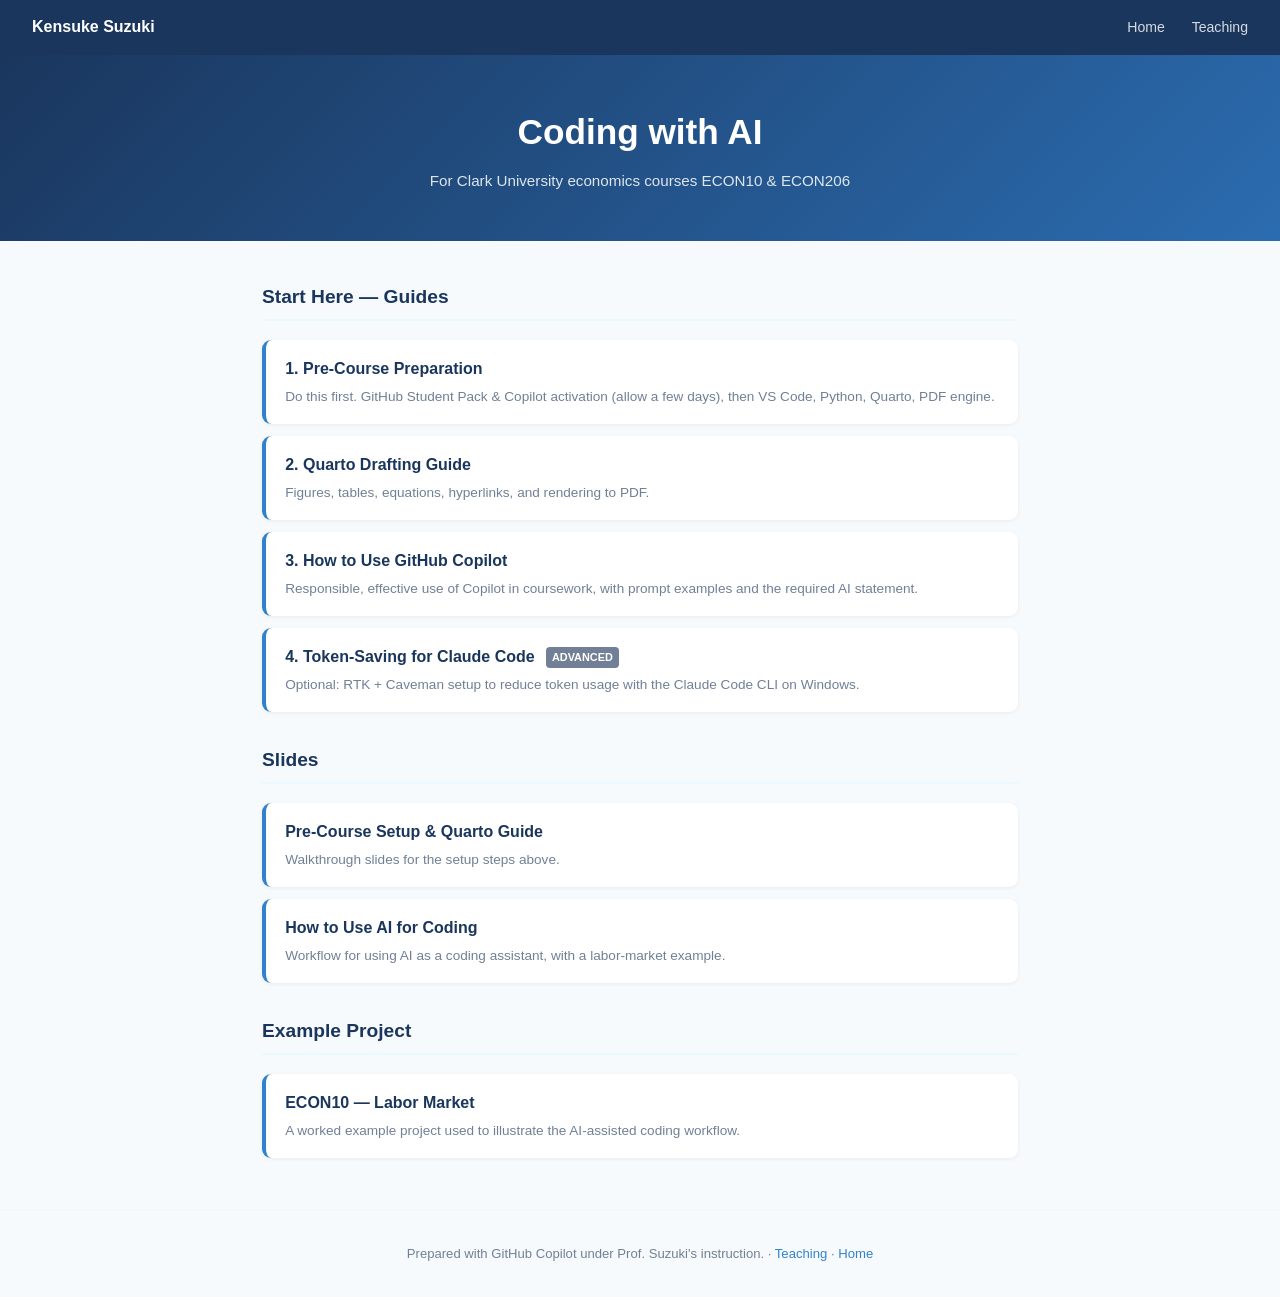
==== econ_ai/index.html @ b591faea "Consolidate teaching content into single repo Bring undergrad (Majoring Econ), econ_data, and econ_a" ====
<!DOCTYPE html>
<html lang="en">
<head>
<meta charset="UTF-8">
<meta name="viewport" content="width=device-width, initial-scale=1.0">
<title>Coding with AI · Teaching · Kensuke Suzuki</title>
<meta name="description" content="Setup and writing guides for using AI for coding in Clark University economics courses.">
<style>
*, *::before, *::after { box-sizing:border-box; margin:0; padding:0; }
:root { --navy:#1a365d; --blue:#2b6cb0; --accent:#3182ce; --light:#ebf8ff; --gray:#718096; --bg:#f7fafc; }
body { font-family:-apple-system, BlinkMacSystemFont, 'Segoe UI', Georgia, sans-serif; background:var(--bg); color:#2d3748; line-height:1.65; }
nav { background:var(--navy); padding:.9rem 2rem; display:flex; align-items:center; justify-content:space-between; }
.nav-brand { color:#fff; font-weight:700; font-size:1rem; text-decoration:none; }
.nav-links a { color:rgba(255,255,255,.82); text-decoration:none; font-size:.88rem; font-weight:500; margin-left:1.4rem; }
.nav-links a:hover { color:#fff; }
.hero { background:linear-gradient(135deg,var(--navy) 0%,var(--blue) 100%); color:#fff; padding:3rem 2rem; text-align:center; }
.hero h1 { font-size:clamp(1.5rem,4vw,2.2rem); font-weight:700; margin-bottom:.4rem; }
.hero p { opacity:.85; font-size:.95rem; }
main { max-width:820px; margin:0 auto; padding:2.5rem 2rem; }
h2 { font-size:1.2rem; color:var(--navy); border-bottom:2px solid var(--light); padding-bottom:.4rem; margin:2rem 0 1.2rem; }
h2:first-child { margin-top:0; }
.item { background:#fff; border-radius:9px; padding:1rem 1.2rem; margin-bottom:.75rem; box-shadow:0 1px 4px rgba(0,0,0,.06);
        border-left:4px solid var(--accent); text-decoration:none; color:inherit; display:block; transition:transform .12s; }
.item:hover { transform:translateY(-2px); }
.item .t { font-weight:700; color:var(--navy); }
.item .d { font-size:.85rem; color:var(--gray); margin-top:.2rem; }
.badge { display:inline-block; font-size:.68rem; font-weight:700; color:#fff; background:var(--gray); border-radius:4px; padding:.1rem .4rem; margin-left:.4rem; vertical-align:middle; }
footer { text-align:center; padding:2rem; font-size:.82rem; color:var(--gray); border-top:1px solid var(--light); }
footer a { color:var(--accent); text-decoration:none; }
</style>
</head>
<body>
<nav>
  <a class="nav-brand" href="https://kensukesuzuki04.github.io/">Kensuke Suzuki</a>
  <div class="nav-links">
    <a href="https://kensukesuzuki04.github.io/">Home</a>
    <a href="../">Teaching</a>
  </div>
</nav>

<div class="hero">
  <h1>Coding with AI</h1>
  <p>For Clark University economics courses ECON10 &amp; ECON206</p>
</div>

<main>
  <h2>Start Here — Guides</h2>
  <a class="item" href="https://github.com/kensukesuzuki04/teaching/blob/main/econ_ai/setup_pre_course_preparation.md">
    <div class="t">1. Pre-Course Preparation</div>
    <div class="d">Do this first. GitHub Student Pack &amp; Copilot activation (allow a few days), then VS Code, Python, Quarto, PDF engine.</div>
  </a>
  <a class="item" href="https://github.com/kensukesuzuki04/teaching/blob/main/econ_ai/setup_quarto_draft_guide.md">
    <div class="t">2. Quarto Drafting Guide</div>
    <div class="d">Figures, tables, equations, hyperlinks, and rendering to PDF.</div>
  </a>
  <a class="item" href="https://github.com/kensukesuzuki04/teaching/blob/main/econ_ai/setup_student_copilot_instructions.md">
    <div class="t">3. How to Use GitHub Copilot</div>
    <div class="d">Responsible, effective use of Copilot in coursework, with prompt examples and the required AI statement.</div>
  </a>
  <a class="item" href="https://github.com/kensukesuzuki04/teaching/blob/main/econ_ai/setup_token_saving_claude_code.md">
    <div class="t">4. Token-Saving for Claude Code <span class="badge">ADVANCED</span></div>
    <div class="d">Optional: RTK + Caveman setup to reduce token usage with the Claude Code CLI on Windows.</div>
  </a>

  <h2>Slides</h2>
  <a class="item" href="slides_setup_guide.html">
    <div class="t">Pre-Course Setup &amp; Quarto Guide</div>
    <div class="d">Walkthrough slides for the setup steps above.</div>
  </a>
  <a class="item" href="slides_ai_coding_guide.html">
    <div class="t">How to Use AI for Coding</div>
    <div class="d">Workflow for using AI as a coding assistant, with a labor-market example.</div>
  </a>

  <h2>Example Project</h2>
  <a class="item" href="https://github.com/kensukesuzuki04/teaching/tree/main/econ_ai/econ10_labor_market">
    <div class="t">ECON10 — Labor Market</div>
    <div class="d">A worked example project used to illustrate the AI-assisted coding workflow.</div>
  </a>
</main>

<footer>Prepared with GitHub Copilot under Prof. Suzuki's instruction. · <a href="../">Teaching</a> · <a href="https://kensukesuzuki04.github.io/">Home</a></footer>
</body>
</html>
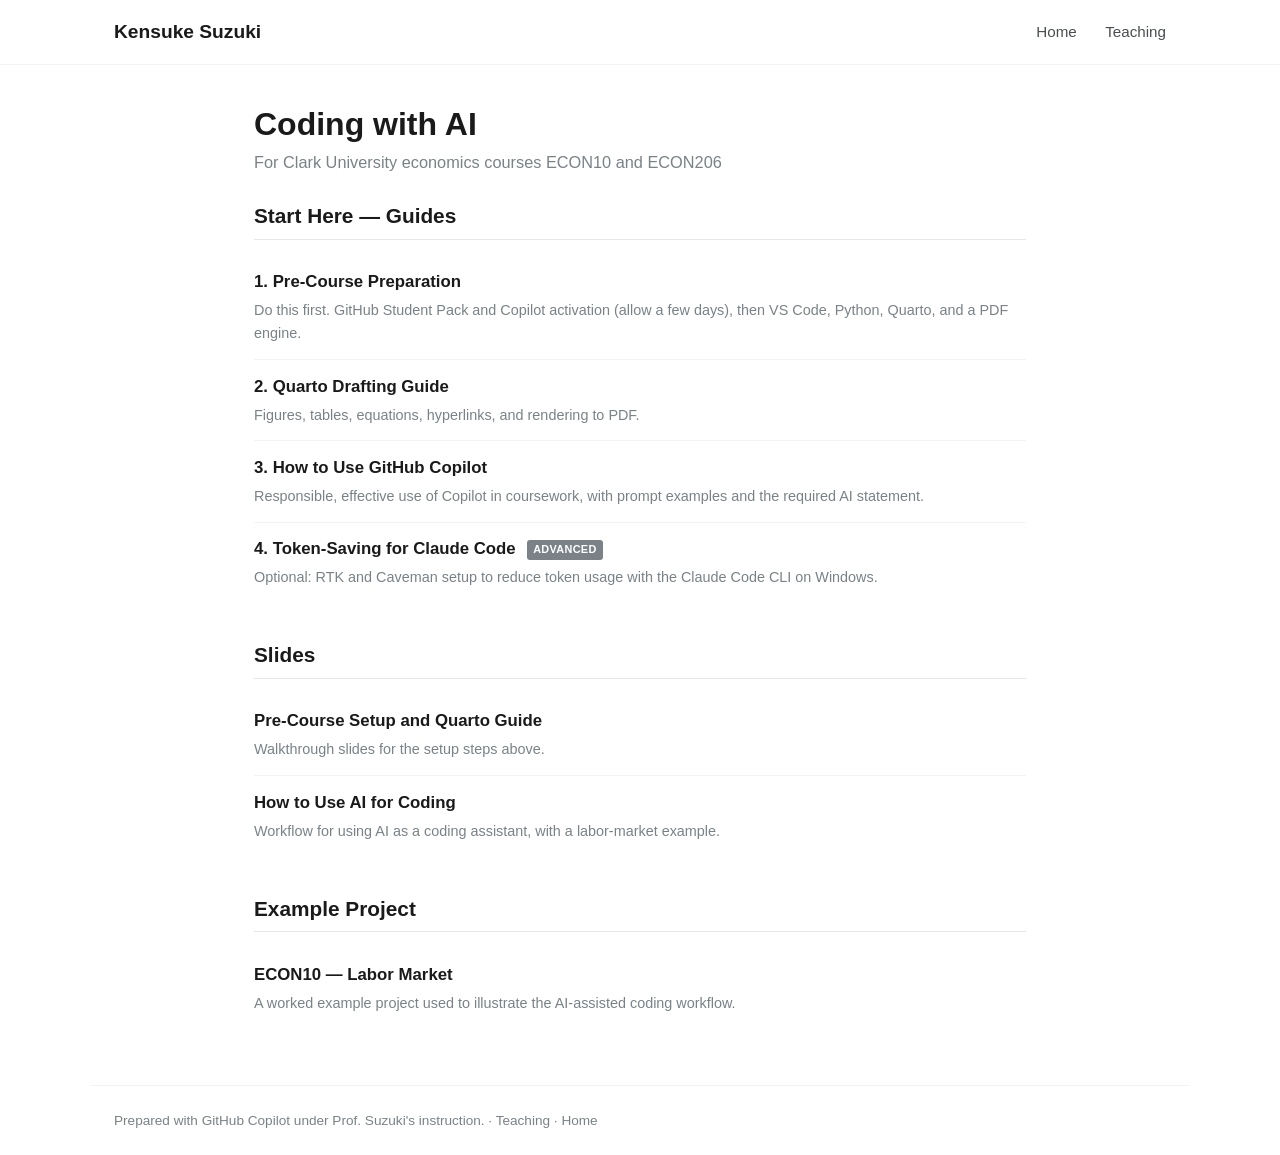
==== commit b3207164: "Unify teaching pages with academicpages look Restyle all teaching landing pages with a shared styles" ====
--- a/econ_ai/index.html
+++ b/econ_ai/index.html
@@ -5,80 +5,66 @@
 <meta name="viewport" content="width=device-width, initial-scale=1.0">
 <title>Coding with AI · Teaching · Kensuke Suzuki</title>
 <meta name="description" content="Setup and writing guides for using AI for coding in Clark University economics courses.">
-<style>
-*, *::before, *::after { box-sizing:border-box; margin:0; padding:0; }
-:root { --navy:#1a365d; --blue:#2b6cb0; --accent:#3182ce; --light:#ebf8ff; --gray:#718096; --bg:#f7fafc; }
-body { font-family:-apple-system, BlinkMacSystemFont, 'Segoe UI', Georgia, sans-serif; background:var(--bg); color:#2d3748; line-height:1.65; }
-nav { background:var(--navy); padding:.9rem 2rem; display:flex; align-items:center; justify-content:space-between; }
-.nav-brand { color:#fff; font-weight:700; font-size:1rem; text-decoration:none; }
-.nav-links a { color:rgba(255,255,255,.82); text-decoration:none; font-size:.88rem; font-weight:500; margin-left:1.4rem; }
-.nav-links a:hover { color:#fff; }
-.hero { background:linear-gradient(135deg,var(--navy) 0%,var(--blue) 100%); color:#fff; padding:3rem 2rem; text-align:center; }
-.hero h1 { font-size:clamp(1.5rem,4vw,2.2rem); font-weight:700; margin-bottom:.4rem; }
-.hero p { opacity:.85; font-size:.95rem; }
-main { max-width:820px; margin:0 auto; padding:2.5rem 2rem; }
-h2 { font-size:1.2rem; color:var(--navy); border-bottom:2px solid var(--light); padding-bottom:.4rem; margin:2rem 0 1.2rem; }
-h2:first-child { margin-top:0; }
-.item { background:#fff; border-radius:9px; padding:1rem 1.2rem; margin-bottom:.75rem; box-shadow:0 1px 4px rgba(0,0,0,.06);
-        border-left:4px solid var(--accent); text-decoration:none; color:inherit; display:block; transition:transform .12s; }
-.item:hover { transform:translateY(-2px); }
-.item .t { font-weight:700; color:var(--navy); }
-.item .d { font-size:.85rem; color:var(--gray); margin-top:.2rem; }
-.badge { display:inline-block; font-size:.68rem; font-weight:700; color:#fff; background:var(--gray); border-radius:4px; padding:.1rem .4rem; margin-left:.4rem; vertical-align:middle; }
-footer { text-align:center; padding:2rem; font-size:.82rem; color:var(--gray); border-top:1px solid var(--light); }
-footer a { color:var(--accent); text-decoration:none; }
-</style>
+<link rel="icon" type="image/png" href="../assets/clark-favicon.png">
+<link rel="stylesheet" href="../assets/css/site.css">
 </head>
 <body>
-<nav>
-  <a class="nav-brand" href="https://kensukesuzuki04.github.io/">Kensuke Suzuki</a>
-  <div class="nav-links">
-    <a href="https://kensukesuzuki04.github.io/">Home</a>
-    <a href="../">Teaching</a>
+
+<header class="masthead">
+  <div class="masthead__inner">
+    <a class="site-title" href="https://kensukesuzuki04.github.io/">Kensuke Suzuki</a>
+    <nav class="site-nav">
+      <a href="https://kensukesuzuki04.github.io/">Home</a>
+      <a href="../">Teaching</a>
+    </nav>
   </div>
-</nav>
+</header>
 
-<div class="hero">
-  <h1>Coding with AI</h1>
-  <p>For Clark University economics courses ECON10 &amp; ECON206</p>
-</div>
+<main class="page">
+  <h1 class="page__title">Coding with AI</h1>
+  <p class="page__lead">For Clark University economics courses ECON10 and ECON206</p>
 
-<main>
-  <h2>Start Here — Guides</h2>
-  <a class="item" href="https://github.com/kensukesuzuki04/teaching/blob/main/econ_ai/setup_pre_course_preparation.md">
-    <div class="t">1. Pre-Course Preparation</div>
-    <div class="d">Do this first. GitHub Student Pack &amp; Copilot activation (allow a few days), then VS Code, Python, Quarto, PDF engine.</div>
-  </a>
-  <a class="item" href="https://github.com/kensukesuzuki04/teaching/blob/main/econ_ai/setup_quarto_draft_guide.md">
-    <div class="t">2. Quarto Drafting Guide</div>
-    <div class="d">Figures, tables, equations, hyperlinks, and rendering to PDF.</div>
-  </a>
-  <a class="item" href="https://github.com/kensukesuzuki04/teaching/blob/main/econ_ai/setup_student_copilot_instructions.md">
-    <div class="t">3. How to Use GitHub Copilot</div>
-    <div class="d">Responsible, effective use of Copilot in coursework, with prompt examples and the required AI statement.</div>
-  </a>
-  <a class="item" href="https://github.com/kensukesuzuki04/teaching/blob/main/econ_ai/setup_token_saving_claude_code.md">
-    <div class="t">4. Token-Saving for Claude Code <span class="badge">ADVANCED</span></div>
-    <div class="d">Optional: RTK + Caveman setup to reduce token usage with the Claude Code CLI on Windows.</div>
-  </a>
+  <h2 class="section">Start Here — Guides</h2>
+  <ul class="list">
+    <li>
+      <a class="item-title" href="https://github.com/kensukesuzuki04/teaching/blob/main/econ_ai/setup_pre_course_preparation.md">1. Pre-Course Preparation</a>
+      <div class="item-desc">Do this first. GitHub Student Pack and Copilot activation (allow a few days), then VS Code, Python, Quarto, and a PDF engine.</div>
+    </li>
+    <li>
+      <a class="item-title" href="https://github.com/kensukesuzuki04/teaching/blob/main/econ_ai/setup_quarto_draft_guide.md">2. Quarto Drafting Guide</a>
+      <div class="item-desc">Figures, tables, equations, hyperlinks, and rendering to PDF.</div>
+    </li>
+    <li>
+      <a class="item-title" href="https://github.com/kensukesuzuki04/teaching/blob/main/econ_ai/setup_student_copilot_instructions.md">3. How to Use GitHub Copilot</a>
+      <div class="item-desc">Responsible, effective use of Copilot in coursework, with prompt examples and the required AI statement.</div>
+    </li>
+    <li>
+      <a class="item-title" href="https://github.com/kensukesuzuki04/teaching/blob/main/econ_ai/setup_token_saving_claude_code.md">4. Token-Saving for Claude Code <span class="badge">ADVANCED</span></a>
+      <div class="item-desc">Optional: RTK and Caveman setup to reduce token usage with the Claude Code CLI on Windows.</div>
+    </li>
+  </ul>
 
-  <h2>Slides</h2>
-  <a class="item" href="slides_setup_guide.html">
-    <div class="t">Pre-Course Setup &amp; Quarto Guide</div>
-    <div class="d">Walkthrough slides for the setup steps above.</div>
-  </a>
-  <a class="item" href="slides_ai_coding_guide.html">
-    <div class="t">How to Use AI for Coding</div>
-    <div class="d">Workflow for using AI as a coding assistant, with a labor-market example.</div>
-  </a>
+  <h2 class="section">Slides</h2>
+  <ul class="list">
+    <li>
+      <a class="item-title" href="slides_setup_guide.html">Pre-Course Setup and Quarto Guide</a>
+      <div class="item-desc">Walkthrough slides for the setup steps above.</div>
+    </li>
+    <li>
+      <a class="item-title" href="slides_ai_coding_guide.html">How to Use AI for Coding</a>
+      <div class="item-desc">Workflow for using AI as a coding assistant, with a labor-market example.</div>
+    </li>
+  </ul>
 
-  <h2>Example Project</h2>
-  <a class="item" href="https://github.com/kensukesuzuki04/teaching/tree/main/econ_ai/econ10_labor_market">
-    <div class="t">ECON10 — Labor Market</div>
-    <div class="d">A worked example project used to illustrate the AI-assisted coding workflow.</div>
-  </a>
+  <h2 class="section">Example Project</h2>
+  <ul class="list">
+    <li>
+      <a class="item-title" href="https://github.com/kensukesuzuki04/teaching/tree/main/econ_ai/econ10_labor_market">ECON10 — Labor Market</a>
+      <div class="item-desc">A worked example project used to illustrate the AI-assisted coding workflow.</div>
+    </li>
+  </ul>
 </main>
 
-<footer>Prepared with GitHub Copilot under Prof. Suzuki's instruction. · <a href="../">Teaching</a> · <a href="https://kensukesuzuki04.github.io/">Home</a></footer>
+<footer class="site-footer">Prepared with GitHub Copilot under Prof. Suzuki's instruction. · <a href="../">Teaching</a> · <a href="https://kensukesuzuki04.github.io/">Home</a></footer>
 </body>
 </html>
--- a/assets/css/site.css
+++ b/assets/css/site.css
@@ -0,0 +1,66 @@
+/* Teaching pages — styled to match the academicpages main site (Clark red accents). */
+*, *::before, *::after { box-sizing: border-box; margin: 0; padding: 0; }
+
+:root {
+  --clark:   #c8102e;
+  --clark-d: #8a0a1f;
+  --text:    #494e52;
+  --muted:   #7a8288;
+  --border:  #f2f3f3;
+  --border2: #e6e6e6;
+  --bg:      #ffffff;
+}
+
+html { font-size: 16px; }
+body {
+  font-family: -apple-system, BlinkMacSystemFont, "Segoe UI", Roboto, Helvetica, Arial, sans-serif;
+  color: var(--text);
+  background: var(--bg);
+  line-height: 1.6;
+}
+
+a { color: var(--clark); text-decoration: none; }
+a:hover { color: var(--clark-d); text-decoration: underline; }
+
+/* Masthead — mirrors the minimal-mistakes / academicpages top bar */
+.masthead {
+  position: sticky; top: 0; z-index: 20;
+  background: #fff;
+  border-bottom: 1px solid var(--border);
+}
+.masthead__inner {
+  max-width: 1100px; margin: 0 auto; padding: 0 1.5rem;
+  display: flex; align-items: center; justify-content: space-between;
+  min-height: 64px;
+}
+.site-title { font-weight: 700; font-size: 1.2rem; color: #1a1a1a; }
+.site-title:hover { color: #1a1a1a; text-decoration: none; }
+.site-nav a { color: #494e52; font-size: .95rem; margin-left: 1.5rem; }
+.site-nav a:hover { color: var(--clark); text-decoration: none; }
+
+/* Page container */
+.page { max-width: 820px; margin: 0 auto; padding: 2.5rem 1.5rem 1rem; }
+.page__title { font-size: 2rem; font-weight: 700; color: #1a1a1a; line-height: 1.2; }
+.page__lead { color: var(--muted); margin-top: .35rem; font-size: 1.02rem; }
+
+h2.section { font-size: 1.3rem; color: #1a1a1a; margin: 2.2rem 0 1rem;
+             padding-bottom: .4rem; border-bottom: 1px solid var(--border2); }
+h2.section:first-of-type { margin-top: 1.5rem; }
+
+/* List of links (publications-style) */
+.list { list-style: none; }
+.list > li { padding: .85rem 0; border-bottom: 1px solid var(--border); }
+.list > li:last-child { border-bottom: none; }
+.item-title { font-weight: 700; color: #1a1a1a; font-size: 1.05rem; }
+a.item-title:hover { color: var(--clark); }
+.item-desc { color: var(--muted); font-size: .9rem; margin-top: .2rem; }
+.badge { display: inline-block; font-size: .68rem; font-weight: 700; letter-spacing: .03em;
+         color: #fff; background: var(--muted); border-radius: 3px; padding: .08rem .4rem;
+         margin-left: .4rem; vertical-align: middle; }
+.muted { color: var(--muted); font-size: .9rem; }
+
+/* Footer */
+.site-footer { max-width: 1100px; margin: 2.5rem auto 0; padding: 1.5rem;
+               border-top: 1px solid var(--border); color: var(--muted); font-size: .85rem; }
+.site-footer a { color: var(--muted); }
+.site-footer a:hover { color: var(--clark); }
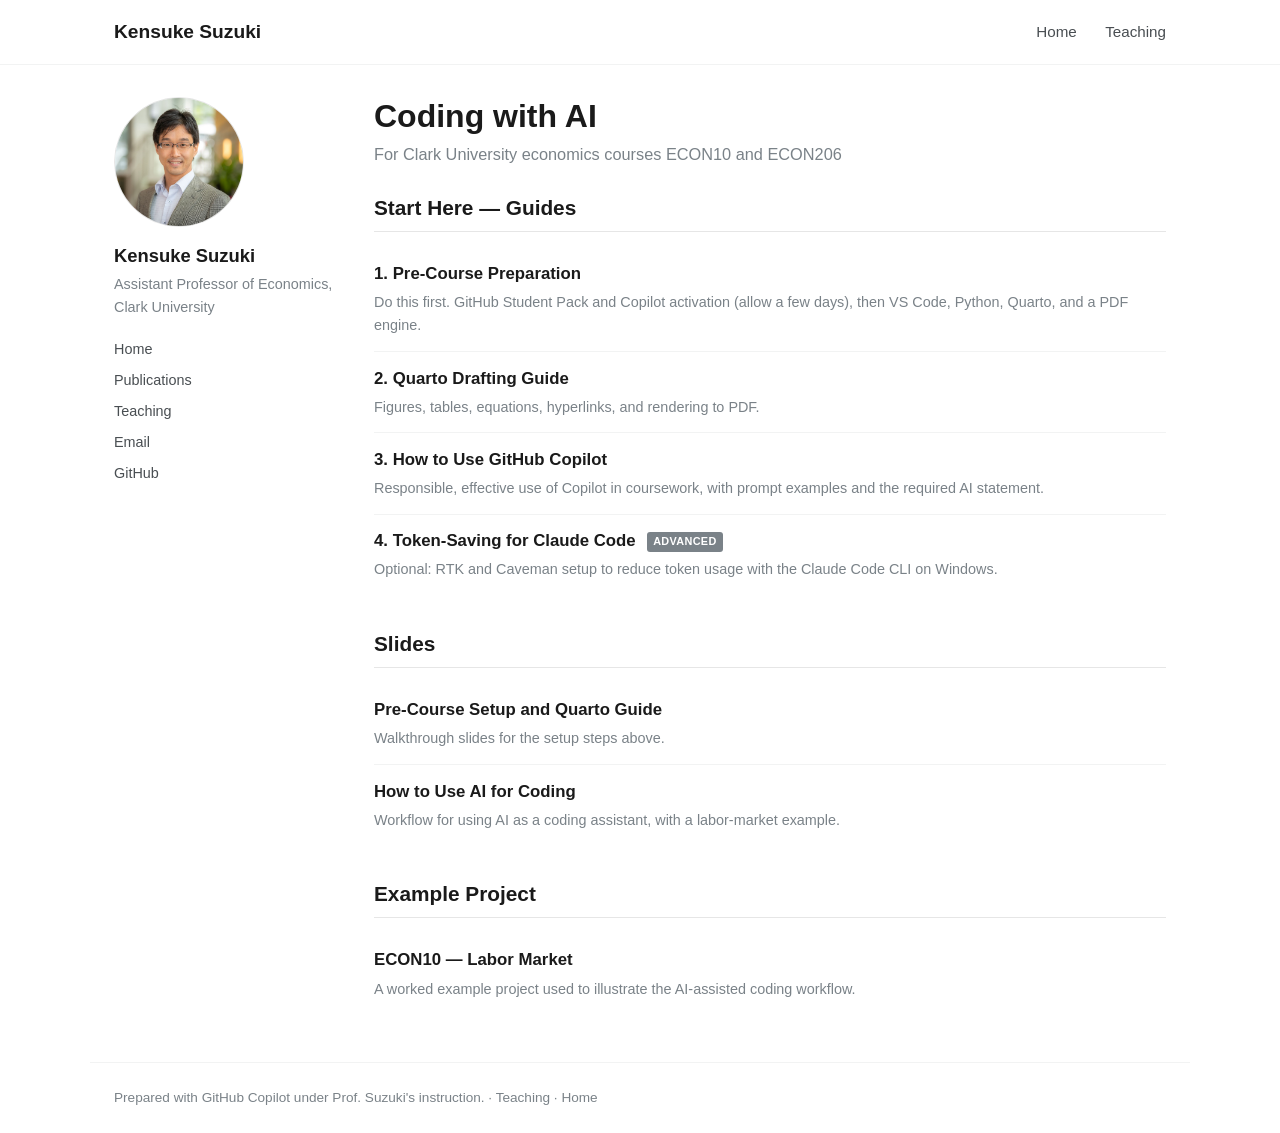
==== commit 4266b35c: "Two-column layout, photo, and course syllabi Restyle all teaching pages into the two-column author-s" ====
--- a/econ_ai/index.html
+++ b/econ_ai/index.html
@@ -20,50 +20,65 @@
   </div>
 </header>
 
-<main class="page">
-  <h1 class="page__title">Coding with AI</h1>
-  <p class="page__lead">For Clark University economics courses ECON10 and ECON206</p>
+<div class="wrap">
+  <aside class="sidebar">
+    <img class="avatar" src="../assets/profile.jpg" alt="Kensuke Suzuki" onerror="this.style.visibility='hidden'">
+    <div class="name">Kensuke Suzuki</div>
+    <div class="role">Assistant Professor of Economics, Clark University</div>
+    <ul class="links">
+      <li><a href="https://kensukesuzuki04.github.io/">Home</a></li>
+      <li><a href="https://kensukesuzuki04.github.io/#publications">Publications</a></li>
+      <li><a href="../">Teaching</a></li>
+      <li><a href="mailto:KSuzuki@clarku.edu">Email</a></li>
+      <li><a href="https://github.com/kensukesuzuki04">GitHub</a></li>
+    </ul>
+  </aside>
 
-  <h2 class="section">Start Here — Guides</h2>
-  <ul class="list">
-    <li>
-      <a class="item-title" href="https://github.com/kensukesuzuki04/teaching/blob/main/econ_ai/setup_pre_course_preparation.md">1. Pre-Course Preparation</a>
-      <div class="item-desc">Do this first. GitHub Student Pack and Copilot activation (allow a few days), then VS Code, Python, Quarto, and a PDF engine.</div>
-    </li>
-    <li>
-      <a class="item-title" href="https://github.com/kensukesuzuki04/teaching/blob/main/econ_ai/setup_quarto_draft_guide.md">2. Quarto Drafting Guide</a>
-      <div class="item-desc">Figures, tables, equations, hyperlinks, and rendering to PDF.</div>
-    </li>
-    <li>
-      <a class="item-title" href="https://github.com/kensukesuzuki04/teaching/blob/main/econ_ai/setup_student_copilot_instructions.md">3. How to Use GitHub Copilot</a>
-      <div class="item-desc">Responsible, effective use of Copilot in coursework, with prompt examples and the required AI statement.</div>
-    </li>
-    <li>
-      <a class="item-title" href="https://github.com/kensukesuzuki04/teaching/blob/main/econ_ai/setup_token_saving_claude_code.md">4. Token-Saving for Claude Code <span class="badge">ADVANCED</span></a>
-      <div class="item-desc">Optional: RTK and Caveman setup to reduce token usage with the Claude Code CLI on Windows.</div>
-    </li>
-  </ul>
+  <main class="content">
+    <h1 class="page__title">Coding with AI</h1>
+    <p class="page__lead">For Clark University economics courses ECON10 and ECON206</p>
 
-  <h2 class="section">Slides</h2>
-  <ul class="list">
-    <li>
-      <a class="item-title" href="slides_setup_guide.html">Pre-Course Setup and Quarto Guide</a>
-      <div class="item-desc">Walkthrough slides for the setup steps above.</div>
-    </li>
-    <li>
-      <a class="item-title" href="slides_ai_coding_guide.html">How to Use AI for Coding</a>
-      <div class="item-desc">Workflow for using AI as a coding assistant, with a labor-market example.</div>
-    </li>
-  </ul>
+    <h2 class="section">Start Here — Guides</h2>
+    <ul class="list">
+      <li>
+        <a class="item-title" href="https://github.com/kensukesuzuki04/teaching/blob/main/econ_ai/setup_pre_course_preparation.md">1. Pre-Course Preparation</a>
+        <div class="item-desc">Do this first. GitHub Student Pack and Copilot activation (allow a few days), then VS Code, Python, Quarto, and a PDF engine.</div>
+      </li>
+      <li>
+        <a class="item-title" href="https://github.com/kensukesuzuki04/teaching/blob/main/econ_ai/setup_quarto_draft_guide.md">2. Quarto Drafting Guide</a>
+        <div class="item-desc">Figures, tables, equations, hyperlinks, and rendering to PDF.</div>
+      </li>
+      <li>
+        <a class="item-title" href="https://github.com/kensukesuzuki04/teaching/blob/main/econ_ai/setup_student_copilot_instructions.md">3. How to Use GitHub Copilot</a>
+        <div class="item-desc">Responsible, effective use of Copilot in coursework, with prompt examples and the required AI statement.</div>
+      </li>
+      <li>
+        <a class="item-title" href="https://github.com/kensukesuzuki04/teaching/blob/main/econ_ai/setup_token_saving_claude_code.md">4. Token-Saving for Claude Code <span class="badge">ADVANCED</span></a>
+        <div class="item-desc">Optional: RTK and Caveman setup to reduce token usage with the Claude Code CLI on Windows.</div>
+      </li>
+    </ul>
 
-  <h2 class="section">Example Project</h2>
-  <ul class="list">
-    <li>
-      <a class="item-title" href="https://github.com/kensukesuzuki04/teaching/tree/main/econ_ai/econ10_labor_market">ECON10 — Labor Market</a>
-      <div class="item-desc">A worked example project used to illustrate the AI-assisted coding workflow.</div>
-    </li>
-  </ul>
-</main>
+    <h2 class="section">Slides</h2>
+    <ul class="list">
+      <li>
+        <a class="item-title" href="slides_setup_guide.html">Pre-Course Setup and Quarto Guide</a>
+        <div class="item-desc">Walkthrough slides for the setup steps above.</div>
+      </li>
+      <li>
+        <a class="item-title" href="slides_ai_coding_guide.html">How to Use AI for Coding</a>
+        <div class="item-desc">Workflow for using AI as a coding assistant, with a labor-market example.</div>
+      </li>
+    </ul>
+
+    <h2 class="section">Example Project</h2>
+    <ul class="list">
+      <li>
+        <a class="item-title" href="https://github.com/kensukesuzuki04/teaching/tree/main/econ_ai/econ10_labor_market">ECON10 — Labor Market</a>
+        <div class="item-desc">A worked example project used to illustrate the AI-assisted coding workflow.</div>
+      </li>
+    </ul>
+  </main>
+</div>
 
 <footer class="site-footer">Prepared with GitHub Copilot under Prof. Suzuki's instruction. · <a href="../">Teaching</a> · <a href="https://kensukesuzuki04.github.io/">Home</a></footer>
 </body>
--- a/assets/css/site.css
+++ b/assets/css/site.css
@@ -1,4 +1,4 @@
-/* Teaching pages — styled to match the academicpages main site (Clark red accents). */
+/* Teaching pages — two-column layout matching the academicpages main site. */
 *, *::before, *::after { box-sizing: border-box; margin: 0; padding: 0; }
 
 :root {
@@ -22,7 +22,7 @@
 a { color: var(--clark); text-decoration: none; }
 a:hover { color: var(--clark-d); text-decoration: underline; }
 
-/* Masthead — mirrors the minimal-mistakes / academicpages top bar */
+/* Masthead — top bar (mirrors minimal-mistakes / academicpages) */
 .masthead {
   position: sticky; top: 0; z-index: 20;
   background: #fff;
@@ -38,16 +38,39 @@
 .site-nav a { color: #494e52; font-size: .95rem; margin-left: 1.5rem; }
 .site-nav a:hover { color: var(--clark); text-decoration: none; }
 
-/* Page container */
-.page { max-width: 820px; margin: 0 auto; padding: 2.5rem 1.5rem 1rem; }
+/* Two-column wrapper: left author sidebar + right content */
+.wrap {
+  max-width: 1100px; margin: 0 auto; padding: 2rem 1.5rem;
+  display: grid; grid-template-columns: 220px 1fr; gap: 2.5rem;
+}
+@media (max-width: 760px) {
+  .wrap { grid-template-columns: 1fr; gap: 1.25rem; }
+  .sidebar { text-align: center; }
+}
+
+/* Author sidebar */
+.sidebar { font-size: .9rem; }
+.sidebar .avatar {
+  width: 130px; height: 130px; border-radius: 50%; object-fit: cover;
+  border: 1px solid var(--border2); background: #f7f7f7; display: block; margin-bottom: .9rem;
+}
+@media (max-width: 760px) { .sidebar .avatar { margin: 0 auto .9rem; } }
+.sidebar .name { font-size: 1.15rem; font-weight: 700; color: #1a1a1a; }
+.sidebar .role { color: var(--muted); margin: .15rem 0 .9rem; }
+.sidebar .links { list-style: none; }
+.sidebar .links li { padding: .25rem 0; }
+.sidebar .links a { color: #494e52; }
+.sidebar .links a:hover { color: var(--clark); text-decoration: none; }
+
+/* Content */
+.content { min-width: 0; }
 .page__title { font-size: 2rem; font-weight: 700; color: #1a1a1a; line-height: 1.2; }
 .page__lead { color: var(--muted); margin-top: .35rem; font-size: 1.02rem; }
 
-h2.section { font-size: 1.3rem; color: #1a1a1a; margin: 2.2rem 0 1rem;
+h2.section { font-size: 1.3rem; color: #1a1a1a; margin: 2rem 0 1rem;
              padding-bottom: .4rem; border-bottom: 1px solid var(--border2); }
 h2.section:first-of-type { margin-top: 1.5rem; }
 
-/* List of links (publications-style) */
 .list { list-style: none; }
 .list > li { padding: .85rem 0; border-bottom: 1px solid var(--border); }
 .list > li:last-child { border-bottom: none; }
@@ -60,7 +83,7 @@
 .muted { color: var(--muted); font-size: .9rem; }
 
 /* Footer */
-.site-footer { max-width: 1100px; margin: 2.5rem auto 0; padding: 1.5rem;
+.site-footer { max-width: 1100px; margin: 1rem auto 0; padding: 1.5rem;
                border-top: 1px solid var(--border); color: var(--muted); font-size: .85rem; }
 .site-footer a { color: var(--muted); }
 .site-footer a:hover { color: var(--clark); }
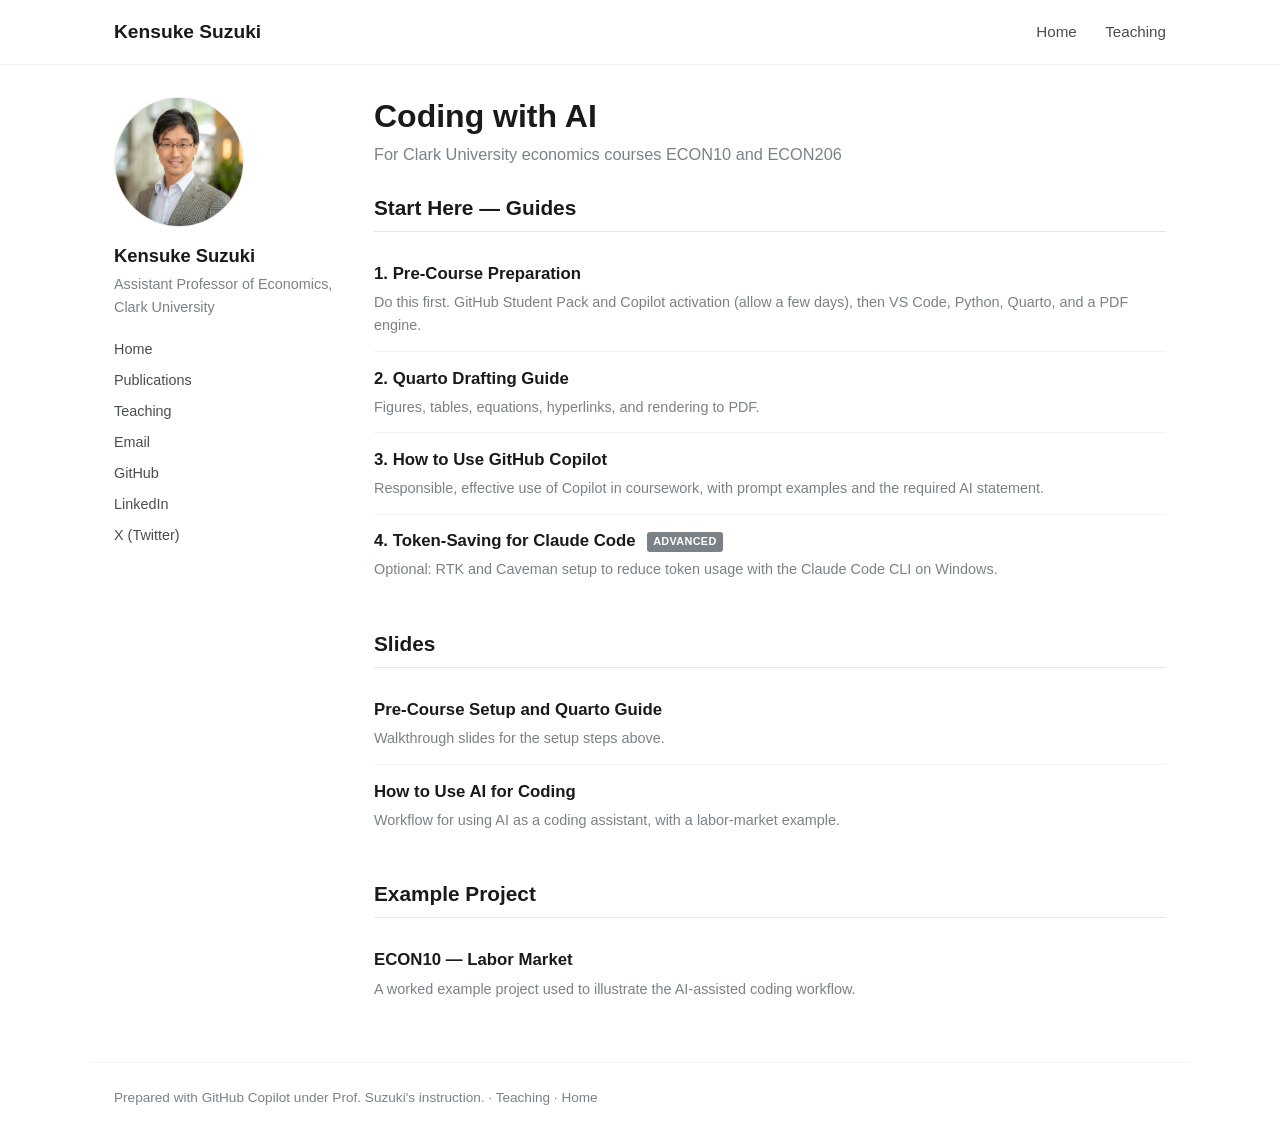
==== commit ded19d5e: "Add LinkedIn/X links to sidebar; restructure undergrad and PhD pages - Add LinkedIn and X (Twitter) " ====
--- a/econ_ai/index.html
+++ b/econ_ai/index.html
@@ -31,6 +31,8 @@
       <li><a href="../">Teaching</a></li>
       <li><a href="mailto:KSuzuki@clarku.edu">Email</a></li>
       <li><a href="https://github.com/kensukesuzuki04">GitHub</a></li>
+      <li><a href="https://www.linkedin.com/in/kensuke-suzuki-789b34130/">LinkedIn</a></li>
+      <li><a href="https://x.com/kensuzuki_econ">X (Twitter)</a></li>
     </ul>
   </aside>
 
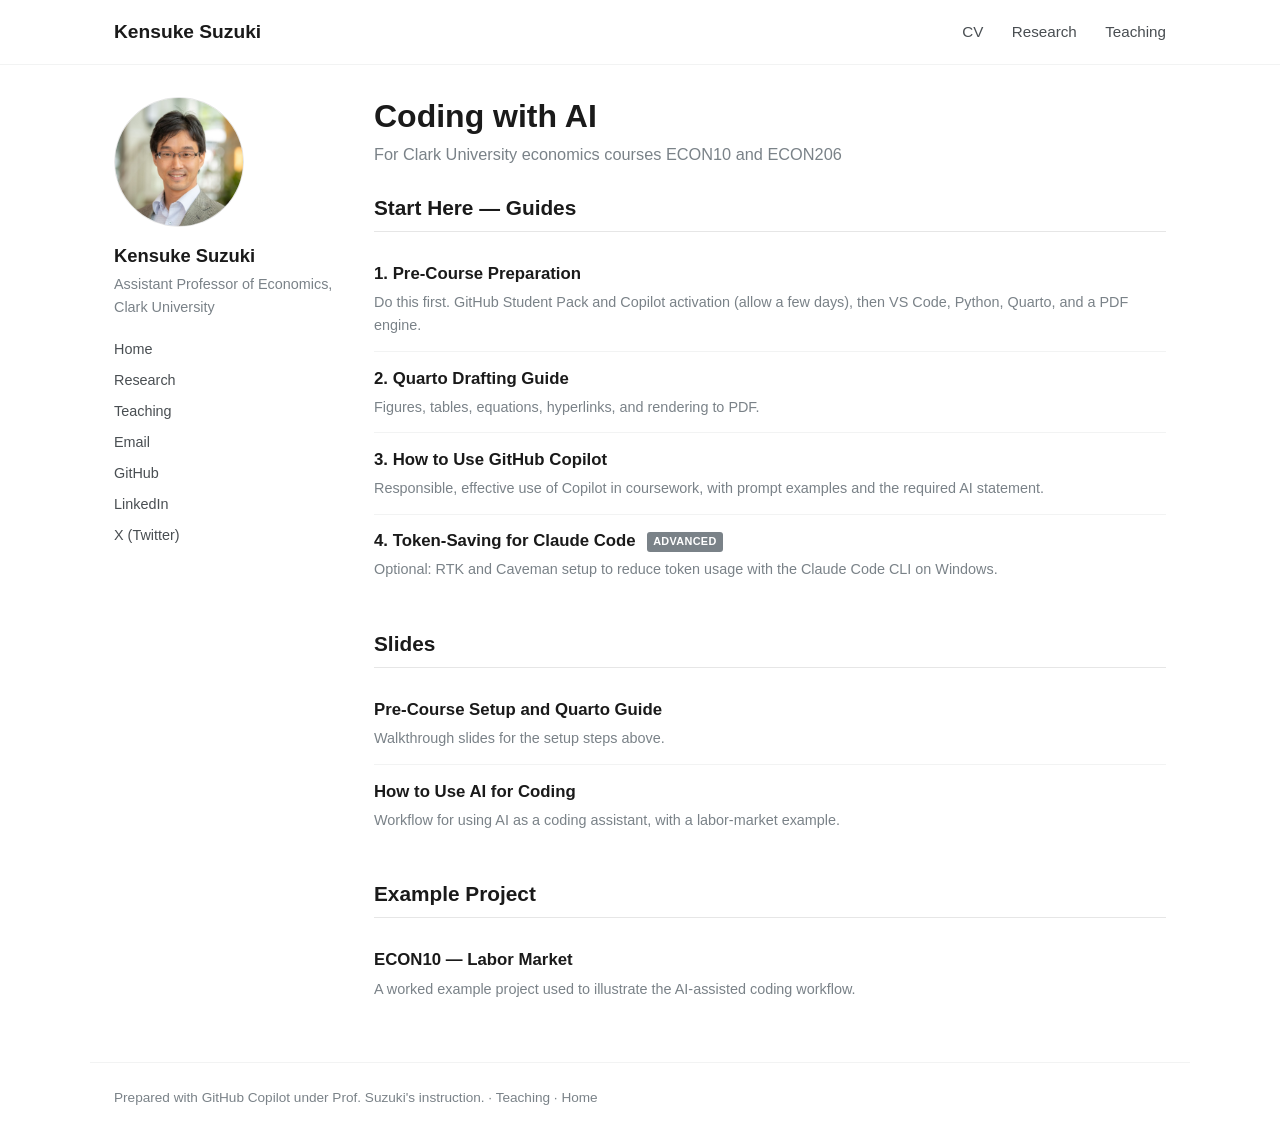
==== commit 5af5a3dc: "Unify nav (CV/Research/Teaching), open external links in new tab, add ECON 307 Fall 2026 page - Redu" ====
--- a/econ_ai/index.html
+++ b/econ_ai/index.html
@@ -14,8 +14,9 @@
   <div class="masthead__inner">
     <a class="site-title" href="https://kensukesuzuki04.github.io/">Kensuke Suzuki</a>
     <nav class="site-nav">
-      <a href="https://kensukesuzuki04.github.io/">Home</a>
-      <a href="../">Teaching</a>
+      <a href="https://kensukesuzuki04.github.io/files/cv.pdf">CV</a>
+      <a href="https://kensukesuzuki04.github.io/#research">Research</a>
+      <a href="https://kensukesuzuki04.github.io/teaching/">Teaching</a>
     </nav>
   </div>
 </header>
@@ -27,12 +28,12 @@
     <div class="role">Assistant Professor of Economics, Clark University</div>
     <ul class="links">
       <li><a href="https://kensukesuzuki04.github.io/">Home</a></li>
-      <li><a href="https://kensukesuzuki04.github.io/#publications">Publications</a></li>
+      <li><a href="https://kensukesuzuki04.github.io/#research">Research</a></li>
       <li><a href="../">Teaching</a></li>
       <li><a href="mailto:KSuzuki@clarku.edu">Email</a></li>
-      <li><a href="https://github.com/kensukesuzuki04">GitHub</a></li>
-      <li><a href="https://www.linkedin.com/in/kensuke-suzuki-789b34130/">LinkedIn</a></li>
-      <li><a href="https://x.com/kensuzuki_econ">X (Twitter)</a></li>
+      <li><a href="https://github.com/kensukesuzuki04" target="_blank" rel="noopener">GitHub</a></li>
+      <li><a href="https://www.linkedin.com/in/kensuke-suzuki-789b34130/" target="_blank" rel="noopener">LinkedIn</a></li>
+      <li><a href="https://x.com/kensuzuki_econ" target="_blank" rel="noopener">X (Twitter)</a></li>
     </ul>
   </aside>
 
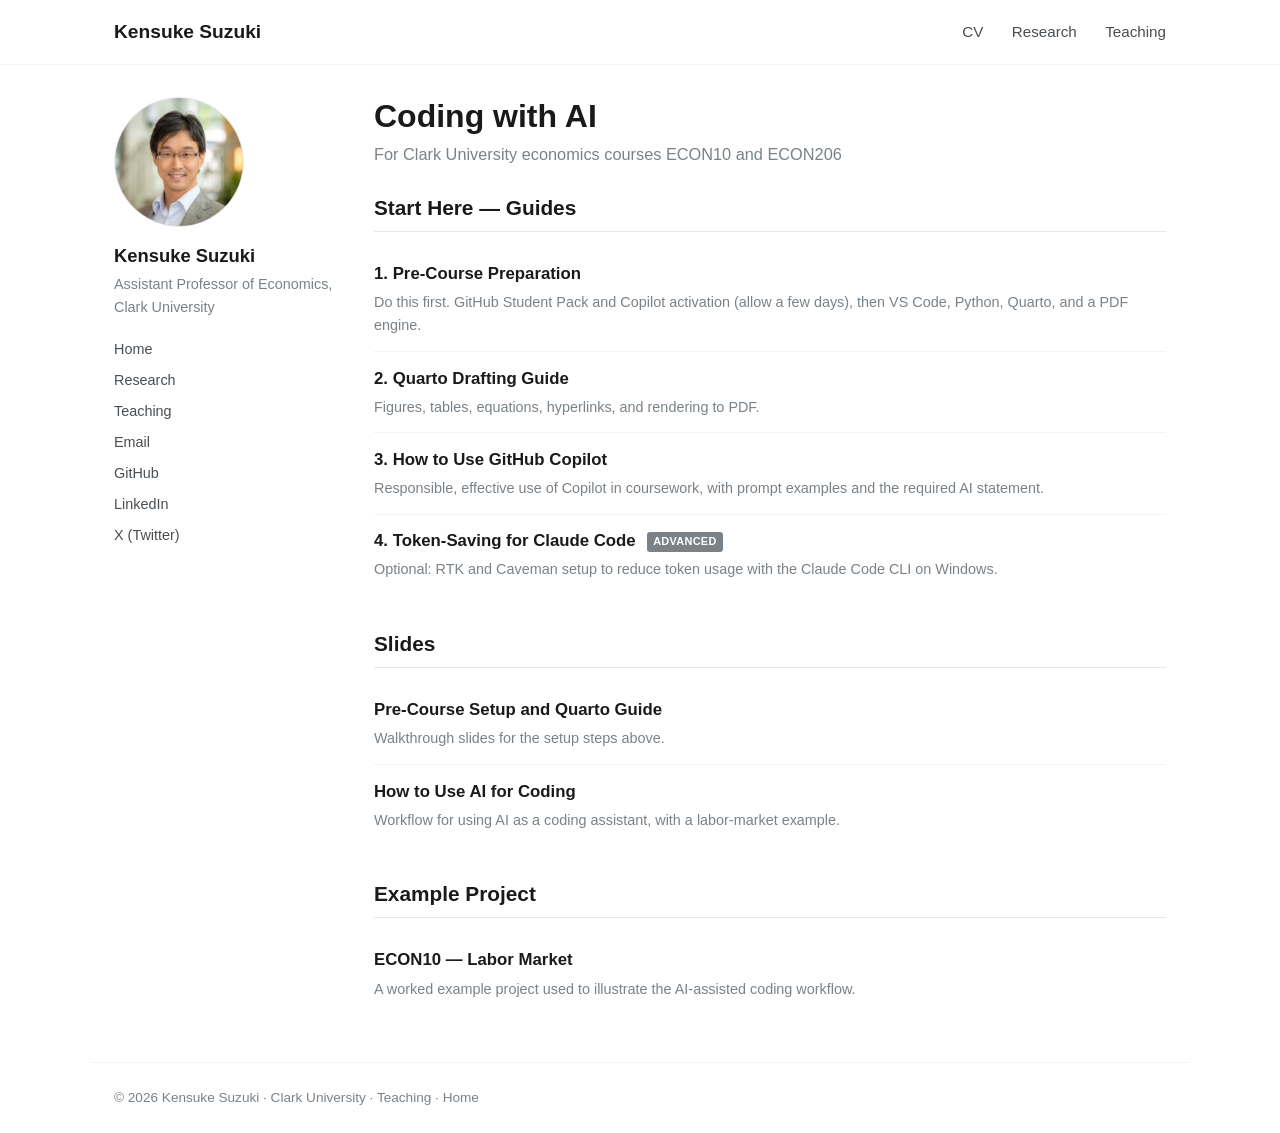
==== commit 24974bd8: "Open menu-bar CV link and all Coding with AI page links in new tab; unify footer - Add target=_blank" ====
--- a/econ_ai/index.html
+++ b/econ_ai/index.html
@@ -14,7 +14,7 @@
   <div class="masthead__inner">
     <a class="site-title" href="https://kensukesuzuki04.github.io/">Kensuke Suzuki</a>
     <nav class="site-nav">
-      <a href="https://kensukesuzuki04.github.io/files/cv.pdf">CV</a>
+      <a href="https://kensukesuzuki04.github.io/files/cv.pdf" target="_blank" rel="noopener">CV</a>
       <a href="https://kensukesuzuki04.github.io/#research">Research</a>
       <a href="https://kensukesuzuki04.github.io/teaching/">Teaching</a>
     </nav>
@@ -44,19 +44,19 @@
     <h2 class="section">Start Here — Guides</h2>
     <ul class="list">
       <li>
-        <a class="item-title" href="https://github.com/kensukesuzuki04/teaching/blob/main/econ_ai/setup_pre_course_preparation.md">1. Pre-Course Preparation</a>
+        <a class="item-title" href="https://github.com/kensukesuzuki04/teaching/blob/main/econ_ai/setup_pre_course_preparation.md" target="_blank" rel="noopener">1. Pre-Course Preparation</a>
         <div class="item-desc">Do this first. GitHub Student Pack and Copilot activation (allow a few days), then VS Code, Python, Quarto, and a PDF engine.</div>
       </li>
       <li>
-        <a class="item-title" href="https://github.com/kensukesuzuki04/teaching/blob/main/econ_ai/setup_quarto_draft_guide.md">2. Quarto Drafting Guide</a>
+        <a class="item-title" href="https://github.com/kensukesuzuki04/teaching/blob/main/econ_ai/setup_quarto_draft_guide.md" target="_blank" rel="noopener">2. Quarto Drafting Guide</a>
         <div class="item-desc">Figures, tables, equations, hyperlinks, and rendering to PDF.</div>
       </li>
       <li>
-        <a class="item-title" href="https://github.com/kensukesuzuki04/teaching/blob/main/econ_ai/setup_student_copilot_instructions.md">3. How to Use GitHub Copilot</a>
+        <a class="item-title" href="https://github.com/kensukesuzuki04/teaching/blob/main/econ_ai/setup_student_copilot_instructions.md" target="_blank" rel="noopener">3. How to Use GitHub Copilot</a>
         <div class="item-desc">Responsible, effective use of Copilot in coursework, with prompt examples and the required AI statement.</div>
       </li>
       <li>
-        <a class="item-title" href="https://github.com/kensukesuzuki04/teaching/blob/main/econ_ai/setup_token_saving_claude_code.md">4. Token-Saving for Claude Code <span class="badge">ADVANCED</span></a>
+        <a class="item-title" href="https://github.com/kensukesuzuki04/teaching/blob/main/econ_ai/setup_token_saving_claude_code.md" target="_blank" rel="noopener">4. Token-Saving for Claude Code <span class="badge">ADVANCED</span></a>
         <div class="item-desc">Optional: RTK and Caveman setup to reduce token usage with the Claude Code CLI on Windows.</div>
       </li>
     </ul>
@@ -64,11 +64,11 @@
     <h2 class="section">Slides</h2>
     <ul class="list">
       <li>
-        <a class="item-title" href="slides_setup_guide.html">Pre-Course Setup and Quarto Guide</a>
+        <a class="item-title" href="slides_setup_guide.html" target="_blank" rel="noopener">Pre-Course Setup and Quarto Guide</a>
         <div class="item-desc">Walkthrough slides for the setup steps above.</div>
       </li>
       <li>
-        <a class="item-title" href="slides_ai_coding_guide.html">How to Use AI for Coding</a>
+        <a class="item-title" href="slides_ai_coding_guide.html" target="_blank" rel="noopener">How to Use AI for Coding</a>
         <div class="item-desc">Workflow for using AI as a coding assistant, with a labor-market example.</div>
       </li>
     </ul>
@@ -76,13 +76,13 @@
     <h2 class="section">Example Project</h2>
     <ul class="list">
       <li>
-        <a class="item-title" href="https://github.com/kensukesuzuki04/teaching/tree/main/econ_ai/econ10_labor_market">ECON10 — Labor Market</a>
+        <a class="item-title" href="https://github.com/kensukesuzuki04/teaching/tree/main/econ_ai/econ10_labor_market" target="_blank" rel="noopener">ECON10 — Labor Market</a>
         <div class="item-desc">A worked example project used to illustrate the AI-assisted coding workflow.</div>
       </li>
     </ul>
   </main>
 </div>
 
-<footer class="site-footer">Prepared with GitHub Copilot under Prof. Suzuki's instruction. · <a href="../">Teaching</a> · <a href="https://kensukesuzuki04.github.io/">Home</a></footer>
+<footer class="site-footer">© 2026 Kensuke Suzuki · Clark University · <a href="../">Teaching</a> · <a href="https://kensukesuzuki04.github.io/">Home</a></footer>
 </body>
 </html>
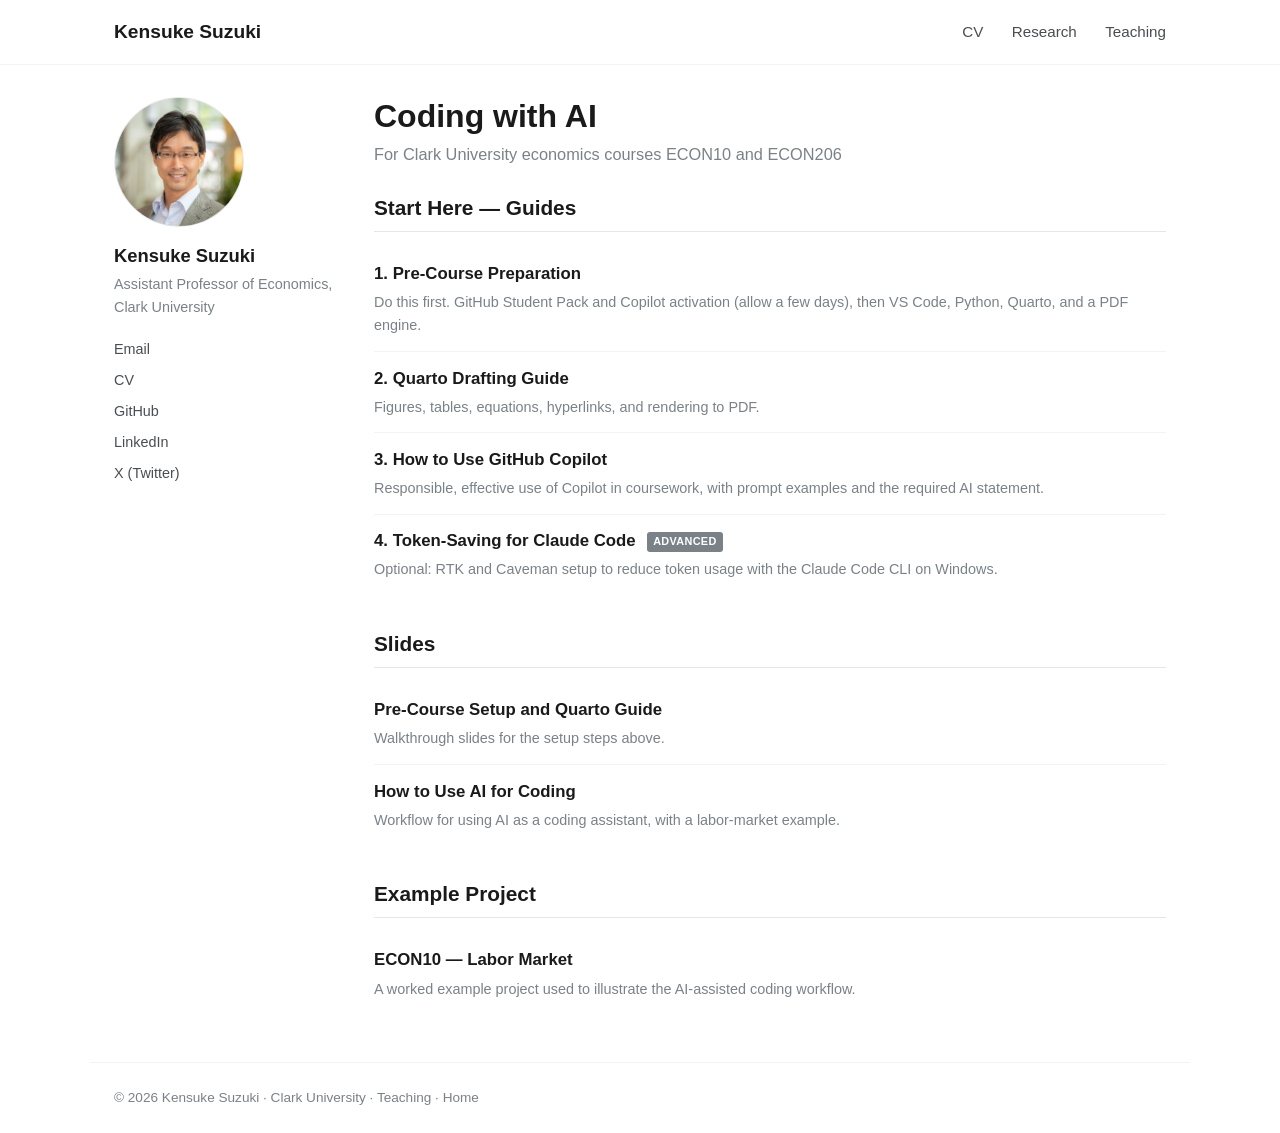
==== commit 5242f333: "Unify left sidebar links to match main landing page on all sub-pages Sidebar now shows Email/CV/GitH" ====
--- a/econ_ai/index.html
+++ b/econ_ai/index.html
@@ -27,10 +27,8 @@
     <div class="name">Kensuke Suzuki</div>
     <div class="role">Assistant Professor of Economics, Clark University</div>
     <ul class="links">
-      <li><a href="https://kensukesuzuki04.github.io/">Home</a></li>
-      <li><a href="https://kensukesuzuki04.github.io/#research">Research</a></li>
-      <li><a href="../">Teaching</a></li>
       <li><a href="mailto:KSuzuki@clarku.edu">Email</a></li>
+      <li><a href="https://kensukesuzuki04.github.io/files/cv.pdf" target="_blank" rel="noopener">CV</a></li>
       <li><a href="https://github.com/kensukesuzuki04" target="_blank" rel="noopener">GitHub</a></li>
       <li><a href="https://www.linkedin.com/in/kensuke-suzuki-789b34130/" target="_blank" rel="noopener">LinkedIn</a></li>
       <li><a href="https://x.com/kensuzuki_econ" target="_blank" rel="noopener">X (Twitter)</a></li>
